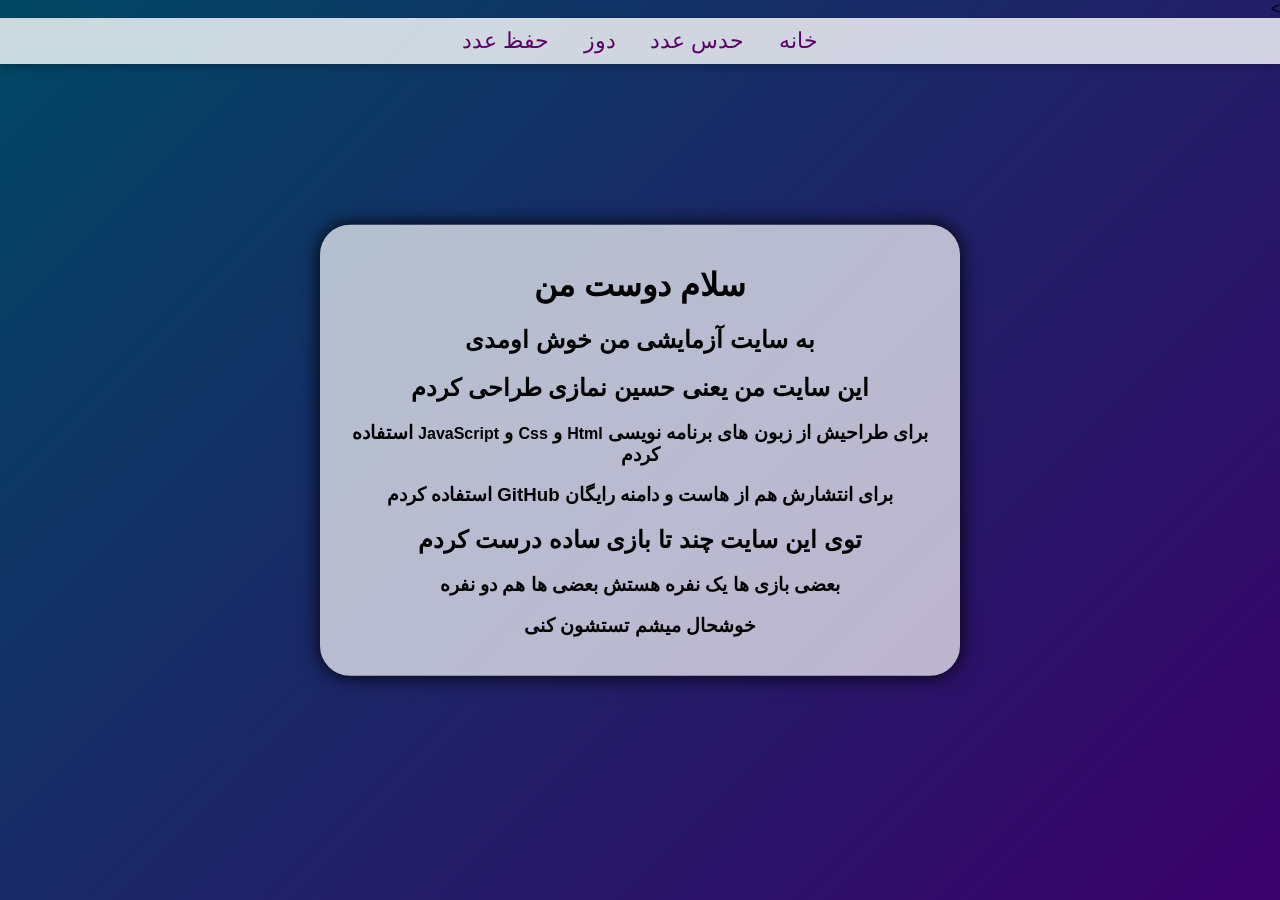
==== index.html @ d8ab0ce4 "Update index.html" ====
<html>
<head>
    <meta name="viewport" content="width=device-width, initial-scale=1.0">
    <title>خانه</title>
    <style>
        body{
            font-family: Arial, sans-serif;
            margin: 0;
            direction: rtl;
            background: linear-gradient(135deg, #004864, #3b006b, #004864, #3b006b, #004864, #3b006b);
            background-size: 500% 500%;
            animation: gradientShift 20s ease infinite;
        }
        @keyframes gradientShift {
            0% {
                background-position: 0% 50%;
            }
            50% {
                background-position: 100% 50%;
            }
            100% {
                background-position: 0% 50%;
            }
        }
        .ribon{
            background-color: #ffffffcc; 
            padding: 10px; 
            text-align: center; 
            box-shadow: 0 4px 8px rgba(0,0,0,0.2);
            transition: transform 0.3s ease, box-shadow 0.3s ease;
        }
        .ribon:hover {
            transform: translateY(0px);
            transform: scaleY(1.00);
            box-shadow: 0 16px 28px rgba(0, 0, 0, 0.448);
        }
        .peresent {
            position: absolute;
            top: 50%;
            left: 50%;
            transform: translate(-50%, -50%);
            background: rgba(255, 255, 255, 0.691);
            box-shadow: 0 0 20px rgb(0, 0, 0);
            border-radius: 30px;
            text-align: center;
            padding: 20px;
            transition: transform 0.3s ease, box-shadow 0.3s ease;
        }

        .peresent:hover {
            transform: translate(-50%, -50%) scale(1.01);
            box-shadow: 0 0 40px rgb(0, 0, 0);
        }
        #button2 {
            display: inline-block;
            text-decoration: none; /* حذف خط زیر لینک */
            text-align: center;
            background-color: #c0c0c000;
            height: auto;
            color: #5e006c;
            border: none;
            font-size: 22px;
            cursor: pointer;
            border-radius: 5px;
            transition: transform 0.3s ease, box-shadow 0.3s ease;
        }
        #button2:hover {
            transform: translateY(0px);
            transform: scale(1.09);
        }
        #button2:active {
            transform: translateY(0px);
            transform: scale(1.025);
        }
        @media screen and (max-width: 768px) {
            body{
                font-family: Arial, sans-serif;
                margin: 0;
                direction: rtl;
                background: linear-gradient(135deg, #006f9b, #7f00a2, #006f9b, #7f00a2, #006f9b, #7f00a2);
                background-size: 500% 500%;
                animation: gradientShift 20s ease infinite;
            }
            .peresent {
                position: static;
                transform: none;
                margin: 20px auto;
                width: 90%;
                background-color: rgba(255, 255, 255, 0.95);
                border-radius: 20px;
                box-shadow: 0 0 15px rgba(0, 0, 0, 0.3);
                padding: 20px;
            }
            .XO{
                position: static;
                width: auto;
                height: auto;
                margin: 10px auto;
                border-radius: 10px;
                padding: 8px;
                background-color: #ffffffee;
                box-shadow: 0 0 15px rgb(0, 0, 0);
            }
            h1, h2, h3, h4 {
                font-size: 90%;
            }
            input {
                width: 100%;
                font-size: 16px;
                margin-bottom: 10px;
            }
            #button1 {
                width: 100%;
                padding: 10px;
                font-size: 18px;
            }
            #buttonXO:hover {
                transform: translateY(0px);
                transform: scale(1.07);
                box-shadow: 0 4px 0 #0f6f00, 0 10px 20px rgba(0, 0, 0, 0.4);
            }
            #buttonXO {
            width: 100px;
            height: 100px;
            font-size: 46px;
            box-shadow: 3px 3px 3px rgba(0, 0, 0, 0.659);
            }
        }
    </style>
</head>>
<body>
    <div class="ribon">
        <a href="index.html" id="button2" style="margin: 0 15px;">خانه</a>
        <a href="game1.html" id="button2" style="margin: 0 15px;">حدس عدد</a>
        <a href="game2.html" id="button2" style="margin: 0 15px;">دوز</a>
        <a href="game3.html" id="button2" style="margin: 0 15px;">حفظ عدد</a>
    </div>
    <div class="peresent">
        <!-- <span style="font-size: 24px;"></span> -->
        <h1>سلام دوست من</h1>
        <h2>به سایت آزمایشی من خوش اومدی</h2>
        <h2>این سایت من یعنی حسین نمازی طراحی کردم</h2>
        <h3>برای طراحیش از زبون های برنامه نویسی <span style="font-size: 16px;">Html</span> و <span style="font-size: 16px;">Css</span> و <span style="font-size: 16px;">JavaScript</span> استفاده کردم</h3>
        <h3>برای انتشارش هم از هاست و دامنه رایگان GitHub استفاده کردم</h3>
        <h2>توی این سایت چند تا بازی ساده درست کردم</h2>
        <h3>بعضی بازی ها یک نفره هستش بعضی ها هم دو نفره </h3>
        <h3>خوشحال میشم تستشون کنی</h3>
    </div>
    <script>
    </script>
</body>
</html>
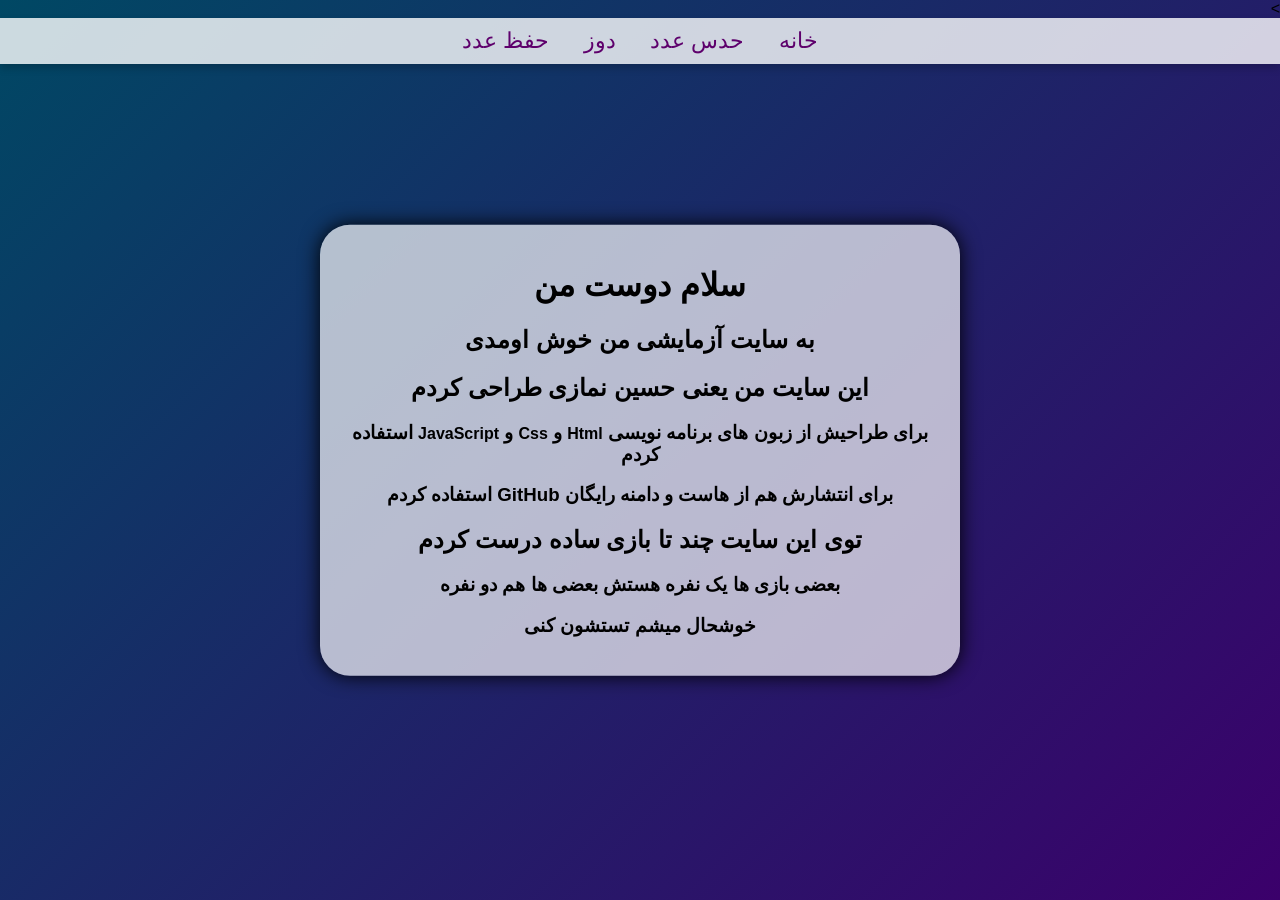
==== commit 9fb748d5: "Update index.html" ====
--- a/index.html
+++ b/index.html
@@ -28,6 +28,12 @@
             text-align: center; 
             box-shadow: 0 4px 8px rgba(0,0,0,0.2);
             transition: transform 0.3s ease, box-shadow 0.3s ease;
+	    z-index: 1000;
+	    position: fixed;
+            top: 2%;
+            left: 0;
+            right: 0;
+   	    z-index: 1000;
         }
         .ribon:hover {
             transform: translateY(0px);
@@ -91,6 +97,11 @@
                 box-shadow: 0 0 15px rgba(0, 0, 0, 0.3);
                 padding: 20px;
             }
+            .peresent:hover{
+                
+                transform: none;
+                box-shadow: 0 0 40px rgb(0, 0, 0);
+            }
             .XO{
                 position: static;
                 width: auto;
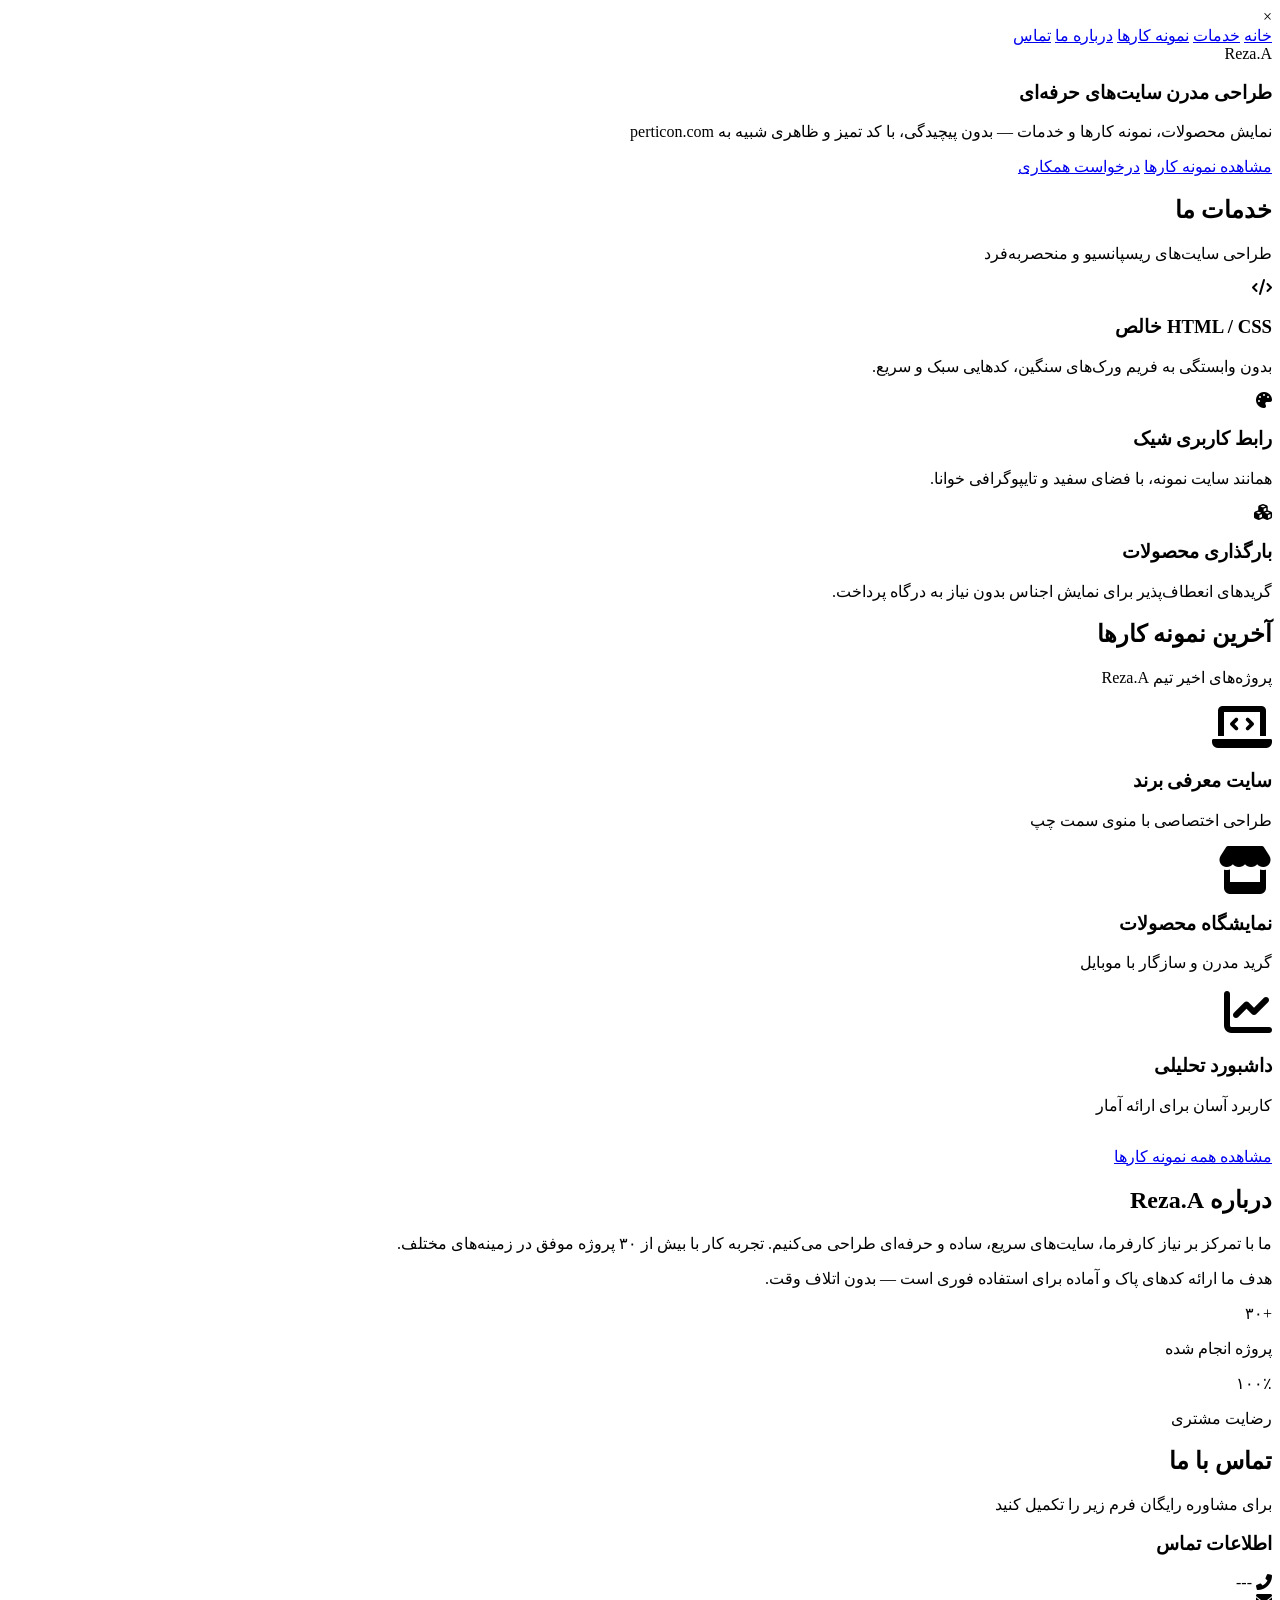
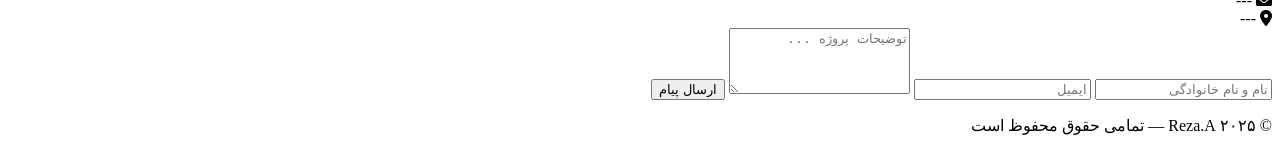
==== commit e7b4e8ba: "Create index.html" ====
--- a/index.html
+++ b/index.html
@@ -1,163 +1,172 @@
-<html>
-<head>
-    <meta name="viewport" content="width=device-width, initial-scale=1.0">
-    <title>خانه</title>
-    <style>
-        body{
-            font-family: Arial, sans-serif;
-            margin: 0;
-            direction: rtl;
-            background: linear-gradient(135deg, #004864, #3b006b, #004864, #3b006b, #004864, #3b006b);
-            background-size: 500% 500%;
-            animation: gradientShift 20s ease infinite;
-        }
-        @keyframes gradientShift {
-            0% {
-                background-position: 0% 50%;
-            }
-            50% {
-                background-position: 100% 50%;
-            }
-            100% {
-                background-position: 0% 50%;
-            }
-        }
-        .ribon{
-            background-color: #ffffffcc; 
-            padding: 10px; 
-            text-align: center; 
-            box-shadow: 0 4px 8px rgba(0,0,0,0.2);
-            transition: transform 0.3s ease, box-shadow 0.3s ease;
-	    z-index: 1000;
-	    position: fixed;
-            top: 2%;
-            left: 0;
-            right: 0;
-   	    z-index: 1000;
-        }
-        .ribon:hover {
-            transform: translateY(0px);
-            transform: scaleY(1.00);
-            box-shadow: 0 16px 28px rgba(0, 0, 0, 0.448);
-        }
-        .peresent {
-            position: absolute;
-            top: 50%;
-            left: 50%;
-            transform: translate(-50%, -50%);
-            background: rgba(255, 255, 255, 0.691);
-            box-shadow: 0 0 20px rgb(0, 0, 0);
-            border-radius: 30px;
-            text-align: center;
-            padding: 20px;
-            transition: transform 0.3s ease, box-shadow 0.3s ease;
-        }
-
-        .peresent:hover {
-            transform: translate(-50%, -50%) scale(1.01);
-            box-shadow: 0 0 40px rgb(0, 0, 0);
-        }
-        #button2 {
-            display: inline-block;
-            text-decoration: none; /* حذف خط زیر لینک */
-            text-align: center;
-            background-color: #c0c0c000;
-            height: auto;
-            color: #5e006c;
-            border: none;
-            font-size: 22px;
-            cursor: pointer;
-            border-radius: 5px;
-            transition: transform 0.3s ease, box-shadow 0.3s ease;
-        }
-        #button2:hover {
-            transform: translateY(0px);
-            transform: scale(1.09);
-        }
-        #button2:active {
-            transform: translateY(0px);
-            transform: scale(1.025);
-        }
-        @media screen and (max-width: 768px) {
-            body{
-                font-family: Arial, sans-serif;
-                margin: 0;
-                direction: rtl;
-                background: linear-gradient(135deg, #006f9b, #7f00a2, #006f9b, #7f00a2, #006f9b, #7f00a2);
-                background-size: 500% 500%;
-                animation: gradientShift 20s ease infinite;
-            }
-            .peresent {
-                position: static;
-                transform: none;
-                margin: 20px auto;
-                width: 90%;
-                background-color: rgba(255, 255, 255, 0.95);
-                border-radius: 20px;
-                box-shadow: 0 0 15px rgba(0, 0, 0, 0.3);
-                padding: 20px;
-            }
-            .peresent:hover{
-                
-                transform: none;
-                box-shadow: 0 0 40px rgb(0, 0, 0);
-            }
-            .XO{
-                position: static;
-                width: auto;
-                height: auto;
-                margin: 10px auto;
-                border-radius: 10px;
-                padding: 8px;
-                background-color: #ffffffee;
-                box-shadow: 0 0 15px rgb(0, 0, 0);
-            }
-            h1, h2, h3, h4 {
-                font-size: 90%;
-            }
-            input {
-                width: 100%;
-                font-size: 16px;
-                margin-bottom: 10px;
-            }
-            #button1 {
-                width: 100%;
-                padding: 10px;
-                font-size: 18px;
-            }
-            #buttonXO:hover {
-                transform: translateY(0px);
-                transform: scale(1.07);
-                box-shadow: 0 4px 0 #0f6f00, 0 10px 20px rgba(0, 0, 0, 0.4);
-            }
-            #buttonXO {
-            width: 100px;
-            height: 100px;
-            font-size: 46px;
-            box-shadow: 3px 3px 3px rgba(0, 0, 0, 0.659);
-            }
-        }
-    </style>
-</head>>
-<body>
-    <div class="ribon">
-        <a href="index.html" id="button2" style="margin: 0 15px;">خانه</a>
-        <a href="game1.html" id="button2" style="margin: 0 15px;">حدس عدد</a>
-        <a href="game2.html" id="button2" style="margin: 0 15px;">دوز</a>
-        <a href="game3.html" id="button2" style="margin: 0 15px;">حفظ عدد</a>
-    </div>
-    <div class="peresent">
-        <!-- <span style="font-size: 24px;"></span> -->
-        <h1>سلام دوست من</h1>
-        <h2>به سایت آزمایشی من خوش اومدی</h2>
-        <h2>این سایت من یعنی حسین نمازی طراحی کردم</h2>
-        <h3>برای طراحیش از زبون های برنامه نویسی <span style="font-size: 16px;">Html</span> و <span style="font-size: 16px;">Css</span> و <span style="font-size: 16px;">JavaScript</span> استفاده کردم</h3>
-        <h3>برای انتشارش هم از هاست و دامنه رایگان GitHub استفاده کردم</h3>
-        <h2>توی این سایت چند تا بازی ساده درست کردم</h2>
-        <h3>بعضی بازی ها یک نفره هستش بعضی ها هم دو نفره </h3>
-        <h3>خوشحال میشم تستشون کنی</h3>
-    </div>
-    <script>
-    </script>
-</body>
-</html>
+<!DOCTYPE html>
+<html lang="fa" dir="rtl">
+<head>
+  <meta charset="UTF-8">
+  <meta name="viewport" content="width=device-width, initial-scale=1.0">
+  <title>Reza.A | طراحی وب حرفه‌ای</title>
+  <link rel="stylesheet" href="style.css">
+  <link rel="stylesheet" href="https://cdnjs.cloudflare.com/ajax/libs/font-awesome/6.0.0-beta3/css/all.min.css">
+  <link href="https://fonts.googleapis.com/css2?family=Inter:opsz,wght@14..32,300;400;500;600;700&display=swap" rel="stylesheet">
+</head>
+<body>
+
+<!-- منوی سایدبار (سه خط بالا سمت چپ) -->
+<div class="menu-toggle" id="menuToggle">
+  <div class="bar"></div>
+  <div class="bar"></div>
+  <div class="bar"></div>
+</div>
+
+<aside class="sidebar" id="sidebar">
+  <div class="sidebar-close" id="sidebarClose">&times;</div>
+  <nav class="sidebar-nav">
+    <a href="#home" class="sidebar-link">خانه</a>
+    <a href="#services" class="sidebar-link">خدمات</a>
+    <a href="portfolio.html" class="sidebar-link">نمونه کارها</a>
+    <a href="#about" class="sidebar-link">درباره ما</a>
+    <a href="#contact" class="sidebar-link">تماس</a>
+  </nav>
+</div>
+
+<div class="overlay" id="overlay"></div>
+
+<!-- هدر اصلی -->
+<header class="main-header">
+  <div class="container header-container">
+    <div class="logo">Reza.A</div>
+  </div>
+</header>
+
+<main>
+  <!-- بخش قهرمان (خانه) -->
+  <section id="home" class="hero">
+    <div class="container">
+      <h1>طراحی مدرن <span>سایت‌های حرفه‌ای</span></h1>
+      <p>نمایش محصولات، نمونه کارها و خدمات — بدون پیچیدگی، با کد تمیز و ظاهری شبیه به perticon.com</p>
+      <div class="hero-buttons">
+        <a href="#portfolio" class="btn">مشاهده نمونه کارها</a>
+        <a href="#contact" class="btn btn-outline">درخواست همکاری</a>
+      </div>
+    </div>
+  </section>
+
+  <!-- خدمات -->
+  <section id="services" class="services">
+    <div class="container">
+      <div class="section-title">
+        <h2>خدمات ما</h2>
+        <p>طراحی سایت‌های ریسپانسیو و منحصربه‌فرد</p>
+      </div>
+      <div class="service-grid">
+        <div class="service-card">
+          <i class="fas fa-code service-icon"></i>
+          <h3>HTML / CSS خالص</h3>
+          <p>بدون وابستگی به فریم ورک‌های سنگین، کدهایی سبک و سریع.</p>
+        </div>
+        <div class="service-card">
+          <i class="fas fa-palette service-icon"></i>
+          <h3>رابط کاربری شیک</h3>
+          <p>همانند سایت نمونه، با فضای سفید و تایپوگرافی خوانا.</p>
+        </div>
+        <div class="service-card">
+          <i class="fas fa-cubes service-icon"></i>
+          <h3>بارگذاری محصولات</h3>
+          <p>گریدهای انعطاف‌پذیر برای نمایش اجناس بدون نیاز به درگاه پرداخت.</p>
+        </div>
+      </div>
+    </div>
+  </section>
+
+  <!-- نمونه کارها (قسمتی از صفحه اصلی) -->
+  <section id="portfolio" class="portfolio">
+    <div class="container">
+      <div class="section-title">
+        <h2>آخرین نمونه کارها</h2>
+        <p>پروژه‌های اخیر تیم Reza.A</p>
+      </div>
+      <div class="portfolio-grid">
+        <div class="portfolio-item">
+          <div class="portfolio-img"><i class="fas fa-laptop-code fa-3x"></i></div>
+          <div class="portfolio-info">
+            <h3>سایت معرفی برند</h3>
+            <p>طراحی اختصاصی با منوی سمت چپ</p>
+          </div>
+        </div>
+        <div class="portfolio-item">
+          <div class="portfolio-img"><i class="fas fa-store fa-3x"></i></div>
+          <div class="portfolio-info">
+            <h3>نمایشگاه محصولات</h3>
+            <p>گرید مدرن و سازگار با موبایل</p>
+          </div>
+        </div>
+        <div class="portfolio-item">
+          <div class="portfolio-img"><i class="fas fa-chart-line fa-3x"></i></div>
+          <div class="portfolio-info">
+            <h3>داشبورد تحلیلی</h3>
+            <p>کاربرد آسان برای ارائه آمار</p>
+          </div>
+        </div>
+      </div>
+      <div class="text-center" style="margin-top: 2rem;">
+        <a href="portfolio.html" class="btn btn-outline">مشاهده همه نمونه کارها</a>
+      </div>
+    </div>
+  </section>
+
+  <!-- درباره ما -->
+  <section id="about" class="about">
+    <div class="container about-inner">
+      <div class="about-text">
+        <h2>درباره Reza.A</h2>
+        <p>ما با تمرکز بر نیاز کارفرما، سایت‌های سریع، ساده و حرفه‌ای طراحی می‌کنیم. تجربه کار با بیش از ۳۰ پروژه موفق در زمینه‌های مختلف.</p>
+        <p>هدف ما ارائه کدهای پاک و آماده برای استفاده فوری است — بدون اتلاف وقت.</p>
+      </div>
+      <div class="about-stats">
+        <div class="stat">
+          <div class="stat-number">+۳۰</div>
+          <p>پروژه انجام شده</p>
+        </div>
+        <div class="stat">
+          <div class="stat-number">۱۰۰٪</div>
+          <p>رضایت مشتری</p>
+        </div>
+      </div>
+    </div>
+  </section>
+
+  <!-- تماس (آدرس و شماره با خط تیره) -->
+  <section id="contact" class="contact">
+    <div class="container">
+      <div class="section-title">
+        <h2>تماس با ما</h2>
+        <p>برای مشاوره رایگان فرم زیر را تکمیل کنید</p>
+      </div>
+      <div class="contact-wrapper">
+        <div class="contact-info">
+          <h3>اطلاعات تماس</h3>
+          <div class="contact-detail"><i class="fas fa-phone-alt"></i> <span>---</span></div>
+          <div class="contact-detail"><i class="fas fa-envelope"></i> <span>---</span></div>
+          <div class="contact-detail"><i class="fas fa-map-marker-alt"></i> <span>---</span></div>
+        </div>
+        <form class="contact-form" id="contactForm">
+          <input type="text" placeholder="نام و نام خانوادگی" required>
+          <input type="email" placeholder="ایمیل" required>
+          <textarea rows="4" placeholder="توضیحات پروژه ..."></textarea>
+          <button type="submit" class="btn">ارسال پیام</button>
+        </form>
+      </div>
+    </div>
+  </section>
+</main>
+
+<footer>
+  <div class="container">
+    <div class="footer-content">
+      <p>© ۲۰۲۵ Reza.A — تمامی حقوق محفوظ است</p>
+    </div>
+  </div>
+</footer>
+
+<script src="script.js"></script>
+</body>
+</html>
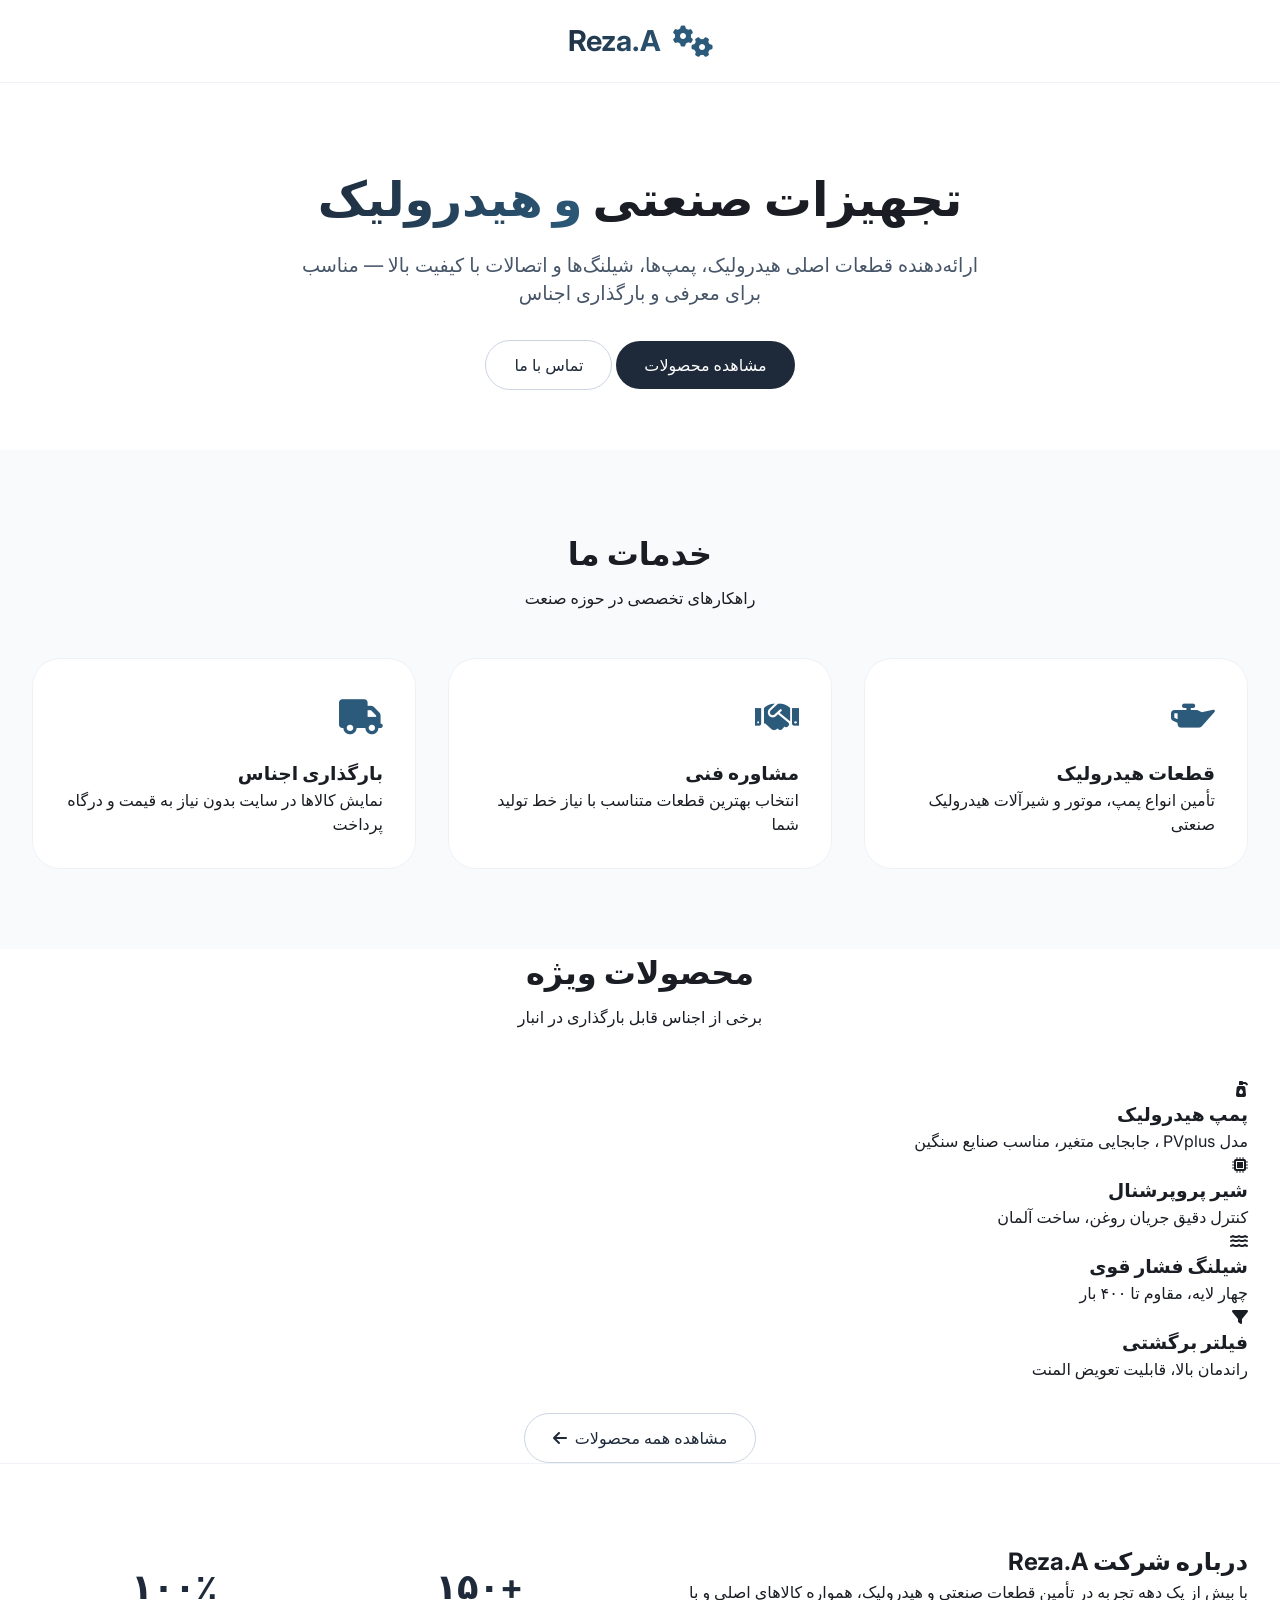
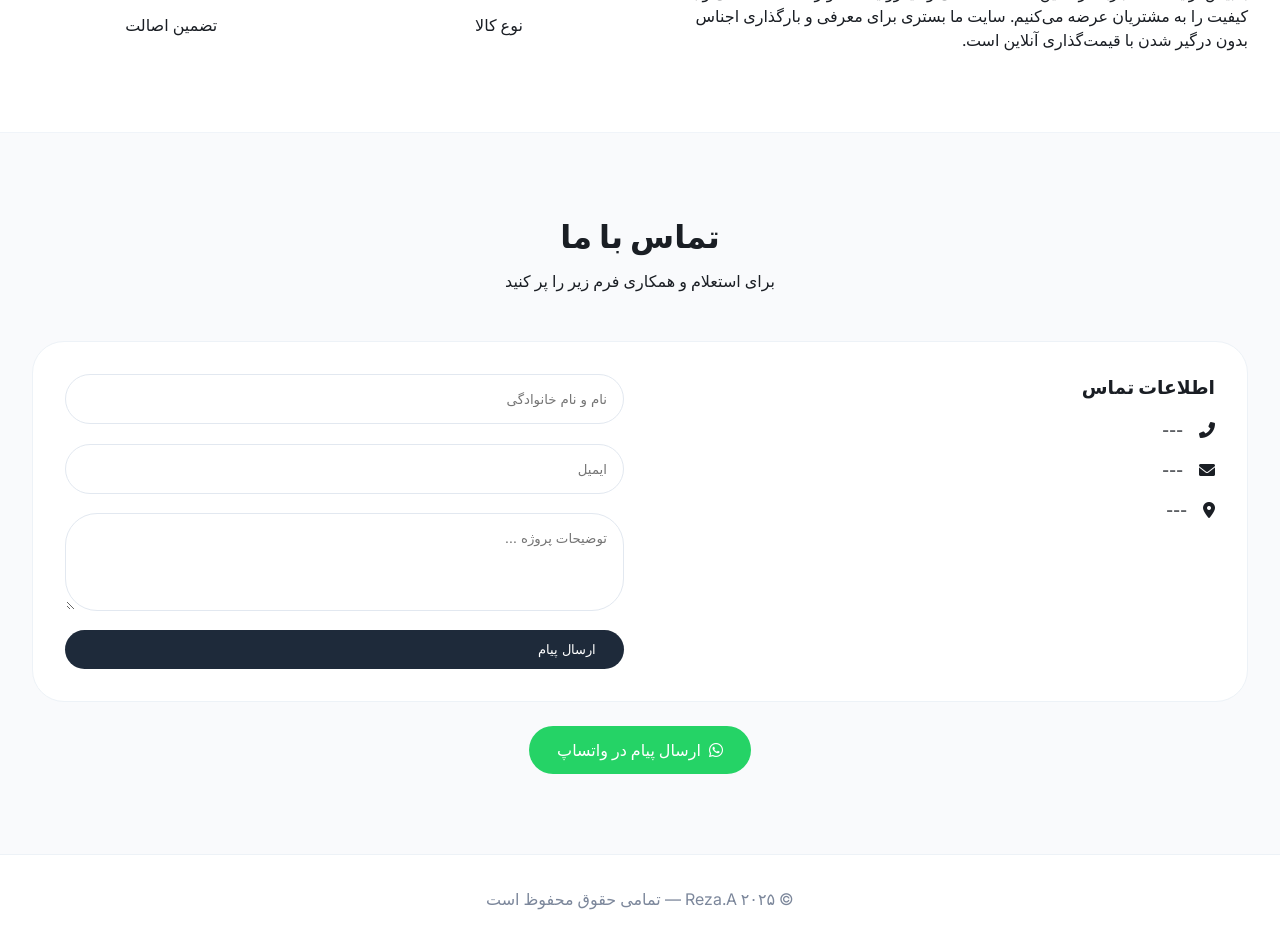
==== commit a7203176: "Update index.html" ====
--- a/index.html
+++ b/index.html
@@ -4,14 +4,15 @@
   <meta charset="UTF-8">
   <meta name="viewport" content="width=device-width, initial-scale=1.0">
   <title>Reza.A | طراحی وب حرفه‌ای</title>
+  <!-- favicon (آیکون تب) -->
+  <link rel="icon" type="image/svg+xml" href="data:image/svg+xml,%3Csvg xmlns='http://www.w3.org/2000/svg' viewBox='0 0 24 24' fill='%232c5a7a'%3E%3Cpath d='M19.14 7.5A9.94 9.94 0 0 1 21 12c0 5.52-4.48 10-10 10S1 17.52 1 12 5.48 2 11 2c1.6 0 3.12.38 4.48 1.05L13.5 5.5 17 9l2.14-1.5zM15 7.5L12 4.5 9 7.5l3 3 3-3z'/%3E%3C/svg%3E">
   <link rel="stylesheet" href="style.css">
   <link rel="stylesheet" href="https://cdnjs.cloudflare.com/ajax/libs/font-awesome/6.0.0-beta3/css/all.min.css">
-  <link href="https://fonts.googleapis.com/css2?family=Inter:opsz,wght@14..32,300;400;500;600;700&display=swap" rel="stylesheet">
+  <link href="https://fonts.googleapis.com/css2?family=Inter:opsz,wght@14..32,300;400;500;600;700;800&display=swap" rel="stylesheet">
 </head>
 <body>
 
-<!-- منوی سایدبار (سه خط بالا سمت چپ) -->
-<div class="menu-toggle" id="menuToggle">
+<div class="hamburger" id="hamburger">
   <div class="bar"></div>
   <div class="bar"></div>
   <div class="bar"></div>
@@ -20,127 +21,70 @@
 <aside class="sidebar" id="sidebar">
   <div class="sidebar-close" id="sidebarClose">&times;</div>
   <nav class="sidebar-nav">
-    <a href="#home" class="sidebar-link">خانه</a>
-    <a href="#services" class="sidebar-link">خدمات</a>
-    <a href="portfolio.html" class="sidebar-link">نمونه کارها</a>
-    <a href="#about" class="sidebar-link">درباره ما</a>
-    <a href="#contact" class="sidebar-link">تماس</a>
+    <a href="#home"><i class="fas fa-home"></i> خانه</a>
+    <a href="#services"><i class="fas fa-cogs"></i> خدمات</a>
+    <a href="#products"><i class="fas fa-boxes"></i> محصولات</a>
+    <a href="#about"><i class="fas fa-users"></i> درباره ما</a>
+    <a href="#contact"><i class="fas fa-phone-alt"></i> تماس</a>
+    <a href="products.html"><i class="fas fa-list-ul"></i> همه محصولات</a>
   </nav>
-</div>
-
+</aside>
 <div class="overlay" id="overlay"></div>
 
-<!-- هدر اصلی -->
 <header class="main-header">
-  <div class="container header-container">
+  <div class="container" style="display: flex; justify-content: center; align-items: center; gap: 12px;">
+    <!-- آیکون جدید چرخ‌دنده صنعتی -->
+    <i class="fas fa-cogs" style="font-size: 2rem; color: #2c5a7a;"></i>
     <div class="logo">Reza.A</div>
   </div>
 </header>
 
 <main>
-  <!-- بخش قهرمان (خانه) -->
   <section id="home" class="hero">
     <div class="container">
-      <h1>طراحی مدرن <span>سایت‌های حرفه‌ای</span></h1>
-      <p>نمایش محصولات، نمونه کارها و خدمات — بدون پیچیدگی، با کد تمیز و ظاهری شبیه به perticon.com</p>
+      <h1>تجهیزات صنعتی <span>و هیدرولیک</span></h1>
+      <p>ارائه‌دهنده قطعات اصلی هیدرولیک، پمپ‌ها، شیلنگ‌ها و اتصالات با کیفیت بالا — مناسب برای معرفی و بارگذاری اجناس</p>
       <div class="hero-buttons">
-        <a href="#portfolio" class="btn">مشاهده نمونه کارها</a>
-        <a href="#contact" class="btn btn-outline">درخواست همکاری</a>
+        <a href="#products" class="btn btn-primary">مشاهده محصولات</a>
+        <a href="#contact" class="btn btn-outline">تماس با ما</a>
       </div>
     </div>
   </section>
 
-  <!-- خدمات -->
   <section id="services" class="services">
     <div class="container">
-      <div class="section-title">
-        <h2>خدمات ما</h2>
-        <p>طراحی سایت‌های ریسپانسیو و منحصربه‌فرد</p>
-      </div>
+      <div class="section-title"><h2>خدمات ما</h2><p>راهکارهای تخصصی در حوزه صنعت</p></div>
       <div class="service-grid">
-        <div class="service-card">
-          <i class="fas fa-code service-icon"></i>
-          <h3>HTML / CSS خالص</h3>
-          <p>بدون وابستگی به فریم ورک‌های سنگین، کدهایی سبک و سریع.</p>
-        </div>
-        <div class="service-card">
-          <i class="fas fa-palette service-icon"></i>
-          <h3>رابط کاربری شیک</h3>
-          <p>همانند سایت نمونه، با فضای سفید و تایپوگرافی خوانا.</p>
-        </div>
-        <div class="service-card">
-          <i class="fas fa-cubes service-icon"></i>
-          <h3>بارگذاری محصولات</h3>
-          <p>گریدهای انعطاف‌پذیر برای نمایش اجناس بدون نیاز به درگاه پرداخت.</p>
-        </div>
+        <div class="service-card"><div class="service-icon"><i class="fas fa-oil-can"></i></div><h3>قطعات هیدرولیک</h3><p>تأمین انواع پمپ، موتور و شیرآلات هیدرولیک صنعتی</p></div>
+        <div class="service-card"><div class="service-icon"><i class="fas fa-handshake"></i></div><h3>مشاوره فنی</h3><p>انتخاب بهترین قطعات متناسب با نیاز خط تولید شما</p></div>
+        <div class="service-card"><div class="service-icon"><i class="fas fa-truck"></i></div><h3>بارگذاری اجناس</h3><p>نمایش کالاها در سایت بدون نیاز به قیمت و درگاه پرداخت</p></div>
       </div>
     </div>
   </section>
 
-  <!-- نمونه کارها (قسمتی از صفحه اصلی) -->
-  <section id="portfolio" class="portfolio">
+  <section id="products" class="products">
     <div class="container">
-      <div class="section-title">
-        <h2>آخرین نمونه کارها</h2>
-        <p>پروژه‌های اخیر تیم Reza.A</p>
+      <div class="section-title"><h2>محصولات ویژه</h2><p>برخی از اجناس قابل بارگذاری در انبار</p></div>
+      <div class="product-grid">
+        <div class="product-card"><div class="product-img"><i class="fas fa-pump-soap"></i></div><div class="product-info"><h3>پمپ هیدرولیک</h3><p>مدل PVplus ، جابجایی متغیر، مناسب صنایع سنگین</p></div></div>
+        <div class="product-card"><div class="product-img"><i class="fas fa-microchip"></i></div><div class="product-info"><h3>شیر پروپرشنال</h3><p>کنترل دقیق جریان روغن، ساخت آلمان</p></div></div>
+        <div class="product-card"><div class="product-img"><i class="fas fa-water"></i></div><div class="product-info"><h3>شیلنگ فشار قوی</h3><p>چهار لایه، مقاوم تا ۴۰۰ بار</p></div></div>
+        <div class="product-card"><div class="product-img"><i class="fas fa-filter"></i></div><div class="product-info"><h3>فیلتر برگشتی</h3><p>راندمان بالا، قابلیت تعویض المنت</p></div></div>
       </div>
-      <div class="portfolio-grid">
-        <div class="portfolio-item">
-          <div class="portfolio-img"><i class="fas fa-laptop-code fa-3x"></i></div>
-          <div class="portfolio-info">
-            <h3>سایت معرفی برند</h3>
-            <p>طراحی اختصاصی با منوی سمت چپ</p>
-          </div>
-        </div>
-        <div class="portfolio-item">
-          <div class="portfolio-img"><i class="fas fa-store fa-3x"></i></div>
-          <div class="portfolio-info">
-            <h3>نمایشگاه محصولات</h3>
-            <p>گرید مدرن و سازگار با موبایل</p>
-          </div>
-        </div>
-        <div class="portfolio-item">
-          <div class="portfolio-img"><i class="fas fa-chart-line fa-3x"></i></div>
-          <div class="portfolio-info">
-            <h3>داشبورد تحلیلی</h3>
-            <p>کاربرد آسان برای ارائه آمار</p>
-          </div>
-        </div>
-      </div>
-      <div class="text-center" style="margin-top: 2rem;">
-        <a href="portfolio.html" class="btn btn-outline">مشاهده همه نمونه کارها</a>
-      </div>
+      <div class="text-center" style="margin-top: 2rem;"><a href="products.html" class="btn btn-outline">مشاهده همه محصولات <i class="fas fa-arrow-left"></i></a></div>
     </div>
   </section>
 
-  <!-- درباره ما -->
   <section id="about" class="about">
     <div class="container about-inner">
-      <div class="about-text">
-        <h2>درباره Reza.A</h2>
-        <p>ما با تمرکز بر نیاز کارفرما، سایت‌های سریع، ساده و حرفه‌ای طراحی می‌کنیم. تجربه کار با بیش از ۳۰ پروژه موفق در زمینه‌های مختلف.</p>
-        <p>هدف ما ارائه کدهای پاک و آماده برای استفاده فوری است — بدون اتلاف وقت.</p>
-      </div>
-      <div class="about-stats">
-        <div class="stat">
-          <div class="stat-number">+۳۰</div>
-          <p>پروژه انجام شده</p>
-        </div>
-        <div class="stat">
-          <div class="stat-number">۱۰۰٪</div>
-          <p>رضایت مشتری</p>
-        </div>
-      </div>
+      <div class="about-text"><h2>درباره شرکت Reza.A</h2><p>با بیش از یک دهه تجربه در تأمین قطعات صنعتی و هیدرولیک، همواره کالاهای اصلی و با کیفیت را به مشتریان عرضه می‌کنیم. سایت ما بستری برای معرفی و بارگذاری اجناس بدون درگیر شدن با قیمت‌گذاری آنلاین است.</p></div>
+      <div class="about-stats"><div class="stat"><div class="stat-number">+۱۵۰</div><p>نوع کالا</p></div><div class="stat"><div class="stat-number">۱۰۰٪</div><p>تضمین اصالت</p></div></div>
     </div>
   </section>
 
-  <!-- تماس (آدرس و شماره با خط تیره) -->
   <section id="contact" class="contact">
     <div class="container">
-      <div class="section-title">
-        <h2>تماس با ما</h2>
-        <p>برای مشاوره رایگان فرم زیر را تکمیل کنید</p>
-      </div>
+      <div class="section-title"><h2>تماس با ما</h2><p>برای استعلام و همکاری فرم زیر را پر کنید</p></div>
       <div class="contact-wrapper">
         <div class="contact-info">
           <h3>اطلاعات تماس</h3>
@@ -149,22 +93,23 @@
           <div class="contact-detail"><i class="fas fa-map-marker-alt"></i> <span>---</span></div>
         </div>
         <form class="contact-form" id="contactForm">
-          <input type="text" placeholder="نام و نام خانوادگی" required>
-          <input type="email" placeholder="ایمیل" required>
-          <textarea rows="4" placeholder="توضیحات پروژه ..."></textarea>
-          <button type="submit" class="btn">ارسال پیام</button>
+          <input type="text" id="contactName" placeholder="نام و نام خانوادگی" required>
+          <input type="email" id="contactEmail" placeholder="ایمیل" required>
+          <textarea id="contactMessage" rows="4" placeholder="توضیحات پروژه ..." required></textarea>
+          <button type="submit" class="btn" style="background:#1e2a3a;">ارسال پیام</button>
         </form>
+      </div>
+      <div class="whatsapp-link-container" style="text-align: center; margin-top: 1.5rem;">
+        <a href="https://wa.me/989307211787?text=سلام%20من%20از%20سایت%20Reza.A%20پیام%20می‌دهم" target="_blank" class="btn btn-outline" style="background:#25D366; color:white; border:none;">
+          <i class="fab fa-whatsapp"></i> ارسال پیام در واتساپ
+        </a>
       </div>
     </div>
   </section>
 </main>
 
 <footer>
-  <div class="container">
-    <div class="footer-content">
-      <p>© ۲۰۲۵ Reza.A — تمامی حقوق محفوظ است</p>
-    </div>
-  </div>
+  <div class="container"><p>© ۲۰۲۵ Reza.A — تمامی حقوق محفوظ است</p></div>
 </footer>
 
 <script src="script.js"></script>
--- a/style.css
+++ b/style.css
@@ -0,0 +1,318 @@
+* {
+  margin: 0;
+  padding: 0;
+  box-sizing: border-box;
+}
+
+body {
+  font-family: 'Inter', system-ui, -apple-system, sans-serif;
+  background: #ffffff;
+  color: #1a1e24;
+  line-height: 1.5;
+  direction: rtl;
+}
+
+.container {
+  max-width: 1280px;
+  margin: 0 auto;
+  padding: 0 32px;
+}
+
+/* منوی همبرگری (سه خط) */
+.menu-toggle {
+  position: fixed;
+  top: 24px;
+  right: 32px;
+  z-index: 110;
+  cursor: pointer;
+  background: #fff;
+  padding: 10px 12px;
+  border-radius: 12px;
+  box-shadow: 0 2px 8px rgba(0,0,0,0.05);
+  transition: 0.2s;
+}
+.menu-toggle .bar {
+  width: 28px;
+  height: 3px;
+  background: #1e2a3a;
+  margin: 6px 0;
+  border-radius: 3px;
+  transition: 0.3s;
+}
+.menu-toggle:hover {
+  background: #f5f7fb;
+}
+
+/* سایدبار */
+.sidebar {
+  position: fixed;
+  top: 0;
+  right: -300px;
+  width: 280px;
+  height: 100%;
+  background: #ffffff;
+  box-shadow: -4px 0 20px rgba(0,0,0,0.05);
+  z-index: 120;
+  transition: right 0.3s ease;
+  padding: 80px 24px 32px;
+  border-left: 1px solid #eef2f6;
+}
+.sidebar.open {
+  right: 0;
+}
+.sidebar-close {
+  position: absolute;
+  top: 20px;
+  left: 24px;
+  font-size: 28px;
+  cursor: pointer;
+  color: #5b677b;
+}
+.sidebar-nav {
+  display: flex;
+  flex-direction: column;
+  gap: 24px;
+}
+.sidebar-link {
+  text-decoration: none;
+  font-size: 1.2rem;
+  font-weight: 500;
+  color: #1e2a3a;
+  padding: 8px 0;
+  border-bottom: 1px solid #edf2f7;
+  transition: 0.2s;
+}
+.sidebar-link:hover {
+  color: #0066cc;
+  padding-right: 6px;
+}
+
+.overlay {
+  position: fixed;
+  top: 0;
+  left: 0;
+  width: 100%;
+  height: 100%;
+  background: rgba(0,0,0,0.3);
+  backdrop-filter: blur(2px);
+  z-index: 115;
+  opacity: 0;
+  visibility: hidden;
+  transition: 0.25s;
+}
+.overlay.active {
+  opacity: 1;
+  visibility: visible;
+}
+
+/* هدر */
+.main-header {
+  padding: 1.2rem 0;
+  border-bottom: 1px solid #eef2f6;
+  background: white;
+}
+.header-container {
+  display: flex;
+  justify-content: center;
+  align-items: center;
+}
+.logo {
+  font-size: 1.8rem;
+  font-weight: 700;
+  background: linear-gradient(135deg, #1e2a3a, #2c5a7a);
+  -webkit-background-clip: text;
+  background-clip: text;
+  color: transparent;
+}
+
+/* بخش‌های اصلی */
+.hero {
+  padding: 80px 0 60px;
+  text-align: center;
+}
+h1 {
+  font-size: 3rem;
+  margin-bottom: 1rem;
+}
+h1 span {
+  background: linear-gradient(120deg, #1e2a3a, #2c5a7a);
+  -webkit-background-clip: text;
+  background-clip: text;
+  color: transparent;
+}
+.hero p {
+  font-size: 1.2rem;
+  color: #475569;
+  max-width: 700px;
+  margin: 0 auto 2rem;
+}
+.btn {
+  display: inline-flex;
+  align-items: center;
+  gap: 8px;
+  background: #1e2a3a;
+  color: white;
+  padding: 0.75rem 1.75rem;
+  border-radius: 40px;
+  text-decoration: none;
+  font-weight: 500;
+  transition: 0.2s;
+  border: none;
+  cursor: pointer;
+}
+.btn-outline {
+  background: transparent;
+  border: 1px solid #cbd5e1;
+  color: #1e2a3a;
+}
+.btn-outline:hover {
+  background: #f8fafc;
+}
+.btn:hover {
+  transform: translateY(-2px);
+  box-shadow: 0 8px 20px rgba(0,0,0,0.05);
+}
+
+.section-title {
+  text-align: center;
+  margin-bottom: 3rem;
+}
+.section-title h2 {
+  font-size: 2rem;
+  margin-bottom: 0.5rem;
+}
+.services {
+  padding: 80px 0;
+  background: #f9fafc;
+}
+.service-grid {
+  display: grid;
+  grid-template-columns: repeat(auto-fit, minmax(280px, 1fr));
+  gap: 2rem;
+}
+.service-card {
+  background: white;
+  padding: 2rem;
+  border-radius: 28px;
+  border: 1px solid #edf2f7;
+  transition: 0.25s;
+}
+.service-card:hover {
+  transform: translateY(-4px);
+  box-shadow: 0 12px 24px -12px rgba(0,0,0,0.08);
+}
+.service-icon {
+  font-size: 2.2rem;
+  color: #2c5a7a;
+  margin-bottom: 1rem;
+}
+
+.portfolio {
+  padding: 80px 0;
+}
+.portfolio-grid {
+  display: grid;
+  grid-template-columns: repeat(auto-fill, minmax(300px, 1fr));
+  gap: 2rem;
+}
+.portfolio-item {
+  border-radius: 24px;
+  border: 1px solid #eff3f8;
+  overflow: hidden;
+  background: white;
+}
+.portfolio-img {
+  background: #eef2ff;
+  height: 200px;
+  display: flex;
+  align-items: center;
+  justify-content: center;
+  color: #2c5a7a;
+}
+.portfolio-info {
+  padding: 1.5rem;
+}
+
+.about {
+  padding: 80px 0;
+  background: #ffffff;
+  border-top: 1px solid #f0f4f9;
+  border-bottom: 1px solid #f0f4f9;
+}
+.about-inner {
+  display: flex;
+  gap: 3rem;
+  flex-wrap: wrap;
+  align-items: center;
+}
+.about-text {
+  flex: 1;
+}
+.about-stats {
+  flex: 1;
+  display: flex;
+  justify-content: space-around;
+  gap: 2rem;
+}
+.stat-number {
+  font-size: 2.2rem;
+  font-weight: 700;
+  color: #1e2a3a;
+}
+
+.contact {
+  padding: 80px 0;
+  background: #f9fafc;
+}
+.contact-wrapper {
+  display: grid;
+  grid-template-columns: 1fr 1fr;
+  gap: 2rem;
+  background: white;
+  border-radius: 32px;
+  padding: 2rem;
+  border: 1px solid #edf2f7;
+}
+.contact-detail {
+  display: flex;
+  align-items: center;
+  gap: 1rem;
+  margin: 1rem 0;
+}
+.contact-form {
+  display: flex;
+  flex-direction: column;
+  gap: 1.2rem;
+}
+.contact-form input, .contact-form textarea {
+  padding: 1rem;
+  border: 1px solid #e2e8f0;
+  border-radius: 32px;
+  font-family: inherit;
+}
+footer {
+  padding: 2rem 0;
+  text-align: center;
+  border-top: 1px solid #edf2f7;
+  color: #7c879b;
+}
+
+.text-center {
+  text-align: center;
+}
+
+@media (max-width: 768px) {
+  .container {
+    padding: 0 20px;
+  }
+  h1 {
+    font-size: 2rem;
+  }
+  .contact-wrapper {
+    grid-template-columns: 1fr;
+  }
+  .menu-toggle {
+    right: 20px;
+    top: 18px;
+  }
+}
